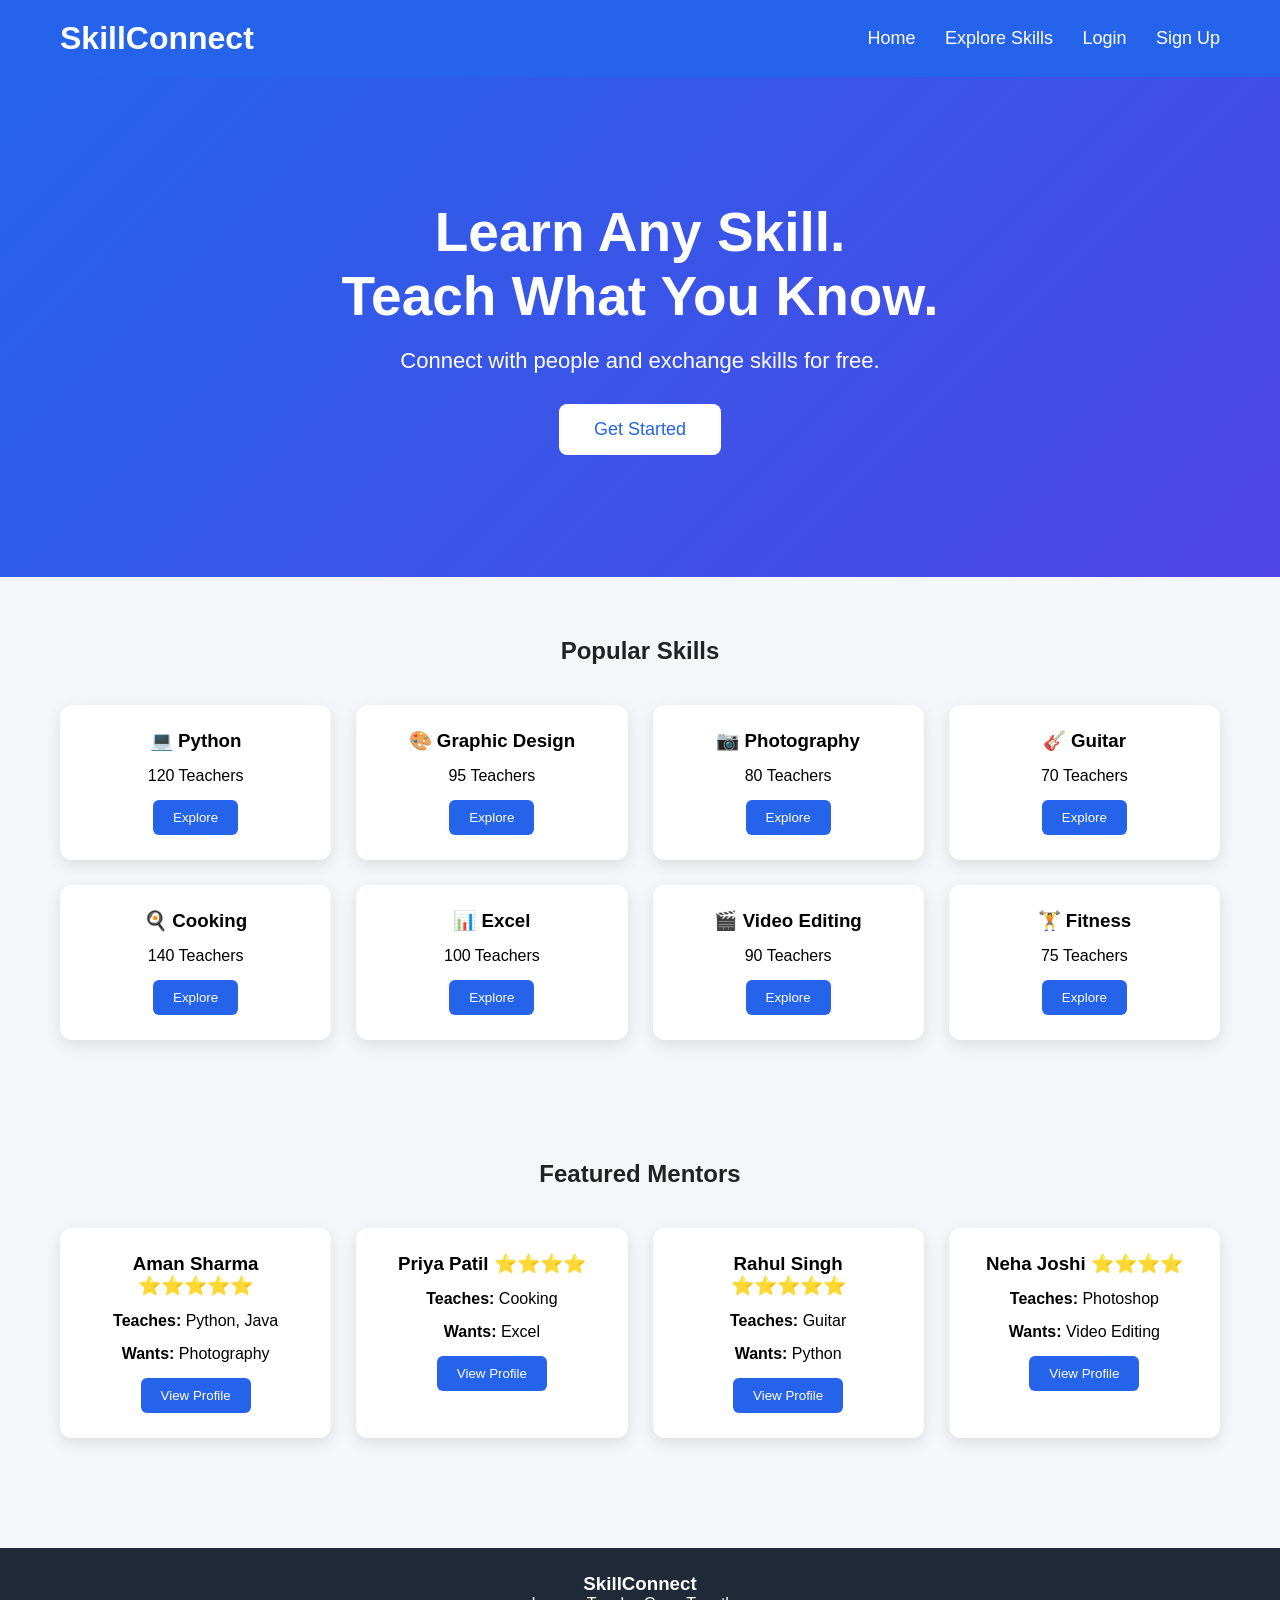
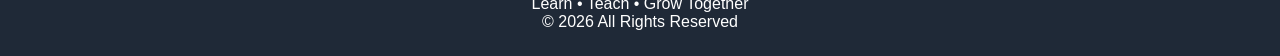
==== index.html @ a50e77bd "first commit" ====
<!DOCTYPE html>
<html lang="en">
<head>
<meta charset="UTF-8">
<meta name="viewport" content="width=device-width, initial-scale=1.0">
<title>SkillConnect - Learn & Teach Skills</title>

<style>

*{
    margin:0;
    padding:0;
    box-sizing:border-box;
    font-family:Arial, Helvetica, sans-serif;
}

body{
    background:#f4f6f9;
}

/* Header */

header{
    background:#2563eb;
    color:white;
    padding:20px 60px;
    display:flex;
    justify-content:space-between;
    align-items:center;
}

header h1{
    font-size:32px;
}

nav a{
    color:white;
    text-decoration:none;
    margin-left:25px;
    font-size:18px;
}

nav a:hover{
    color:#ffd54f;
}

/* Hero */

.hero{
    height:500px;
    background:linear-gradient(135deg,#2563eb,#4f46e5);
    color:white;

    display:flex;
    flex-direction:column;
    justify-content:center;
    align-items:center;
    text-align:center;
}

.hero h2{
    font-size:55px;
    margin-bottom:20px;
}

.hero p{
    font-size:22px;
    margin-bottom:30px;
}

.hero button{
    padding:15px 35px;
    border:none;
    border-radius:8px;
    background:white;
    color:#2563eb;
    font-size:18px;
    cursor:pointer;
}

.hero button:hover{
    background:#ddd;
}

/* Sections */

section{
    padding:60px;
}

section h2{
    text-align:center;
    margin-bottom:40px;
    color:#222;
}

/* Cards */

.grid{
    display:grid;
    grid-template-columns:repeat(4,1fr);
    gap:25px;
}

.card{
    background:white;
    padding:25px;
    border-radius:12px;
    box-shadow:0 5px 15px rgba(0,0,0,.1);
    text-align:center;
}

.card h3{
    margin-bottom:15px;
}

.card p{
    margin-bottom:15px;
}

.card button{
    background:#2563eb;
    color:white;
    border:none;
    padding:10px 20px;
    border-radius:6px;
    cursor:pointer;
}

.card button:hover{
    background:#1d4ed8;
}

/* Footer */

footer{
    background:#1f2937;
    color:white;
    text-align:center;
    padding:25px;
    margin-top:50px;
}

</style>

</head>

<body>

<header>

<h1>SkillConnect</h1>

<nav>

<a href="#">Home</a>

<a href="#">Explore Skills</a>

<a href="login.html">Login</a>
<a href="signup.html">Sign Up</a>



</nav>

</header>

<div class="hero">

<h2>Learn Any Skill.<br>Teach What You Know.</h2>

<p>Connect with people and exchange skills for free.</p>

<button>Get Started</button>

</div>

<section>

<h2>Popular Skills</h2>

<div class="grid">

<div class="card">
<h3>💻 Python</h3>
<p>120 Teachers</p>
<button>Explore</button>
</div>

<div class="card">
<h3>🎨 Graphic Design</h3>
<p>95 Teachers</p>
<button>Explore</button>
</div>

<div class="card">
<h3>📷 Photography</h3>
<p>80 Teachers</p>
<button>Explore</button>
</div>

<div class="card">
<h3>🎸 Guitar</h3>
<p>70 Teachers</p>
<button>Explore</button>
</div>

<div class="card">
<h3>🍳 Cooking</h3>
<p>140 Teachers</p>
<button>Explore</button>
</div>

<div class="card">
<h3>📊 Excel</h3>
<p>100 Teachers</p>
<button>Explore</button>
</div>

<div class="card">
<h3>🎬 Video Editing</h3>
<p>90 Teachers</p>
<button>Explore</button>
</div>

<div class="card">
<h3>🏋 Fitness</h3>
<p>75 Teachers</p>
<button>Explore</button>
</div>

</div>

</section>

<section>

<h2>Featured Mentors</h2>

<div class="grid">

<div class="card">

<h3>Aman Sharma ⭐⭐⭐⭐⭐</h3>

<p><b>Teaches:</b> Python, Java</p>

<p><b>Wants:</b> Photography</p>

<button>View Profile</button>

</div>

<div class="card">

<h3>Priya Patil ⭐⭐⭐⭐</h3>

<p><b>Teaches:</b> Cooking</p>

<p><b>Wants:</b> Excel</p>

<button>View Profile</button>

</div>

<div class="card">

<h3>Rahul Singh ⭐⭐⭐⭐⭐</h3>

<p><b>Teaches:</b> Guitar</p>

<p><b>Wants:</b> Python</p>

<button>View Profile</button>

</div>

<div class="card">

<h3>Neha Joshi ⭐⭐⭐⭐</h3>

<p><b>Teaches:</b> Photoshop</p>

<p><b>Wants:</b> Video Editing</p>

<button>View Profile</button>

</div>

</div>

</section>

<footer>

<h3>SkillConnect</h3>

<p>Learn • Teach • Grow Together</p>

<p>© 2026 All Rights Reserved</p>

</footer>

</body>
</html>
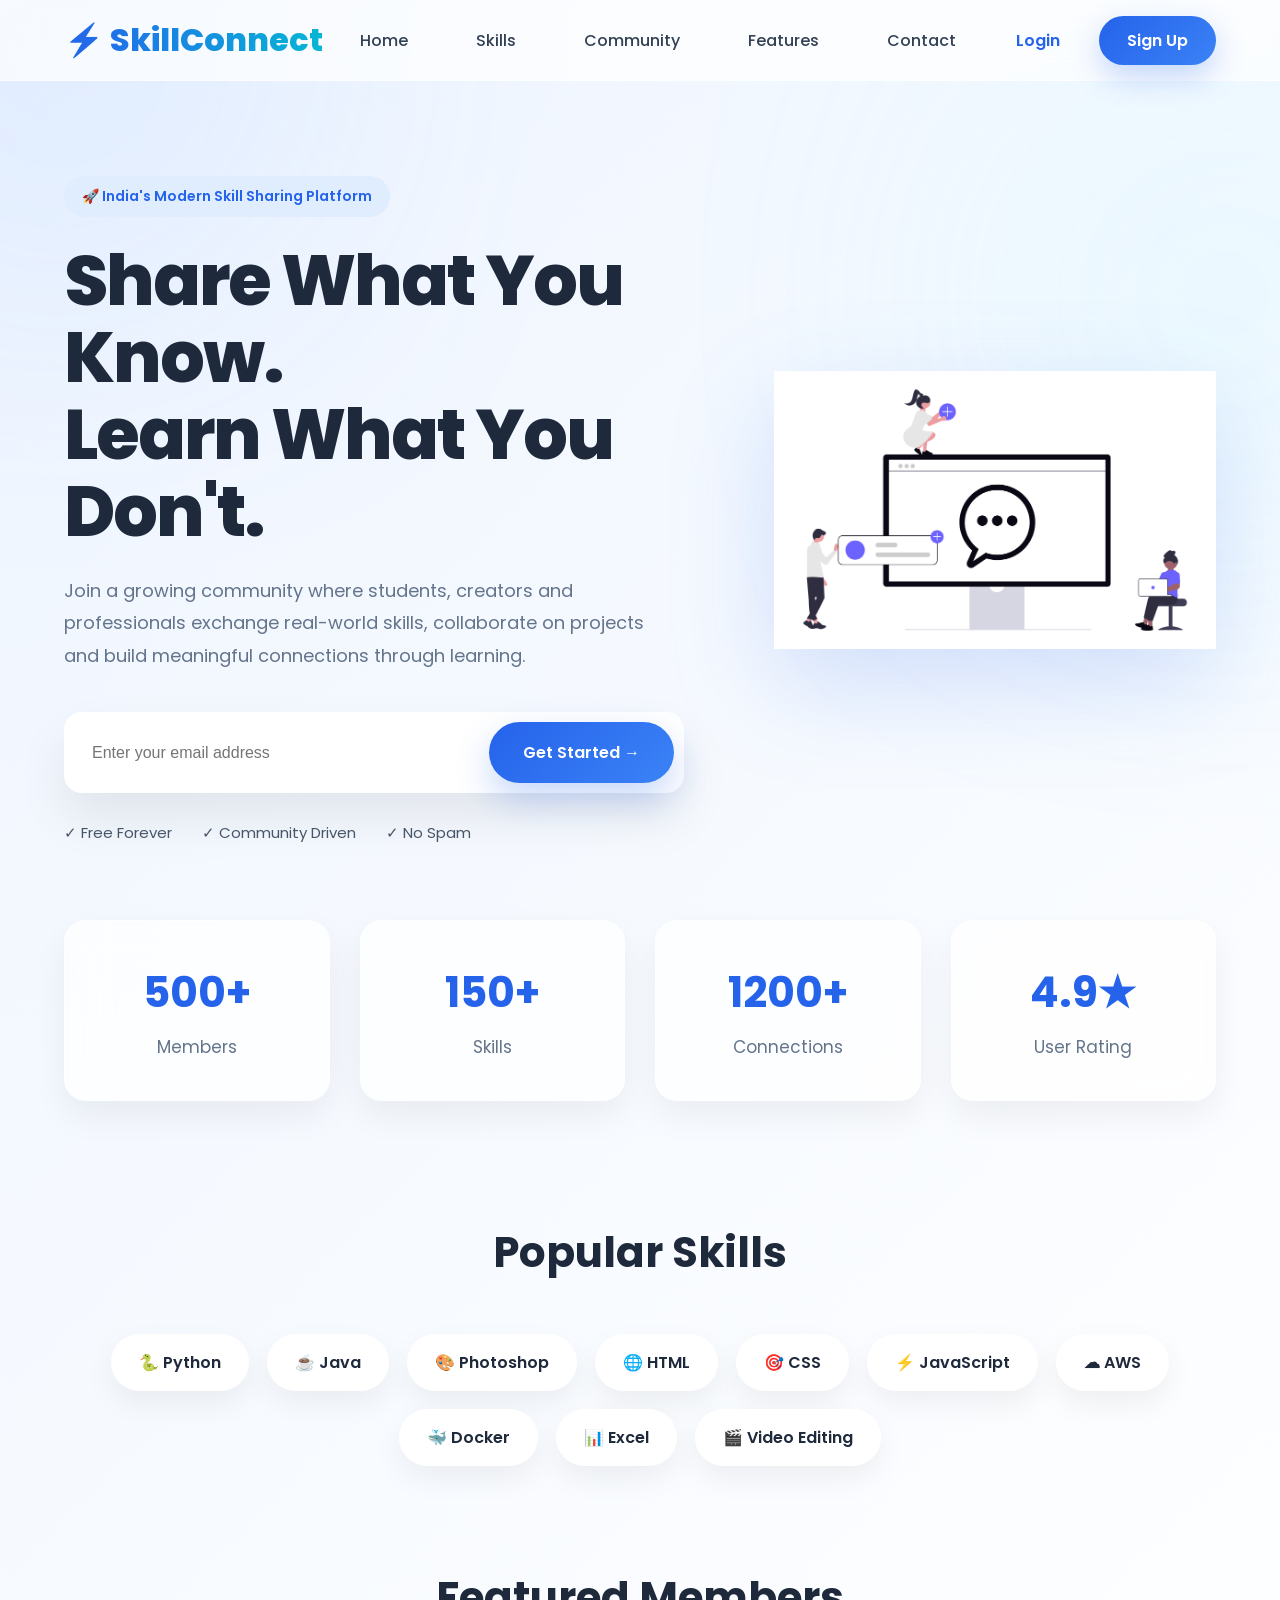
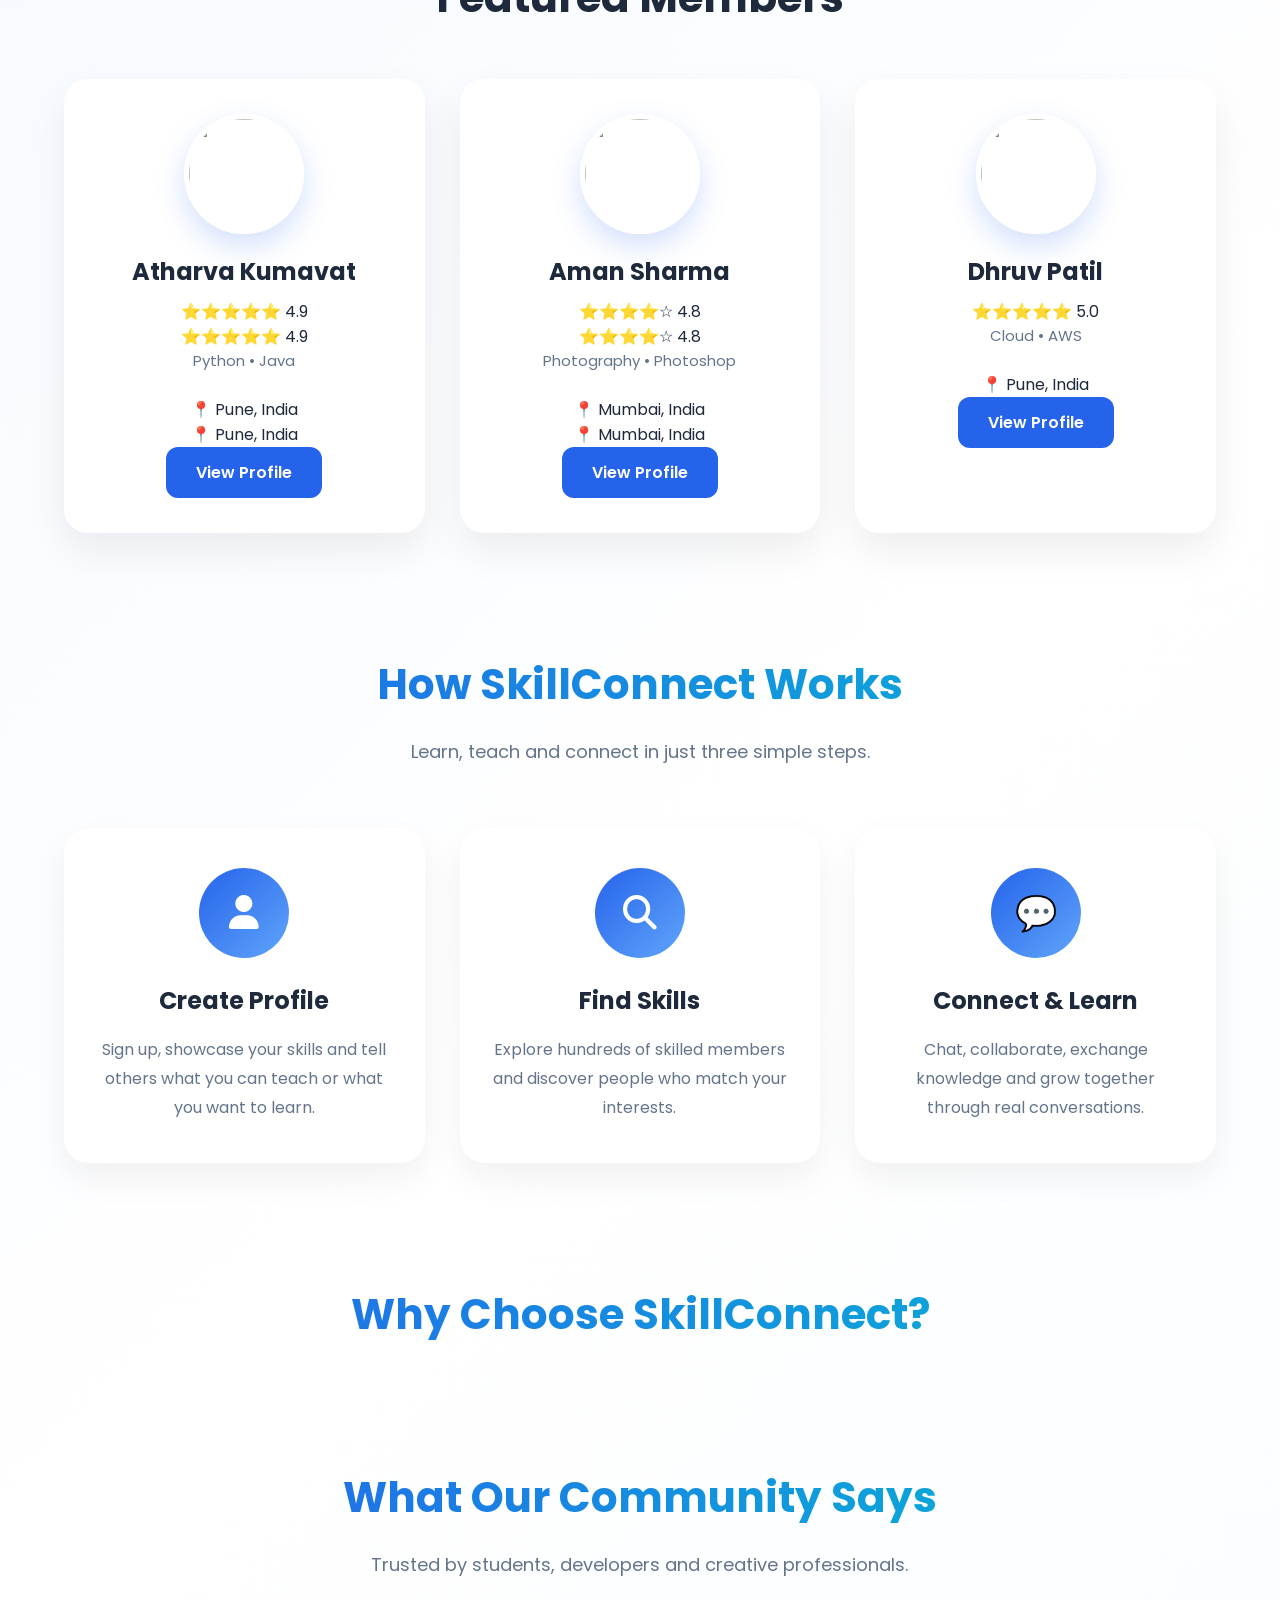
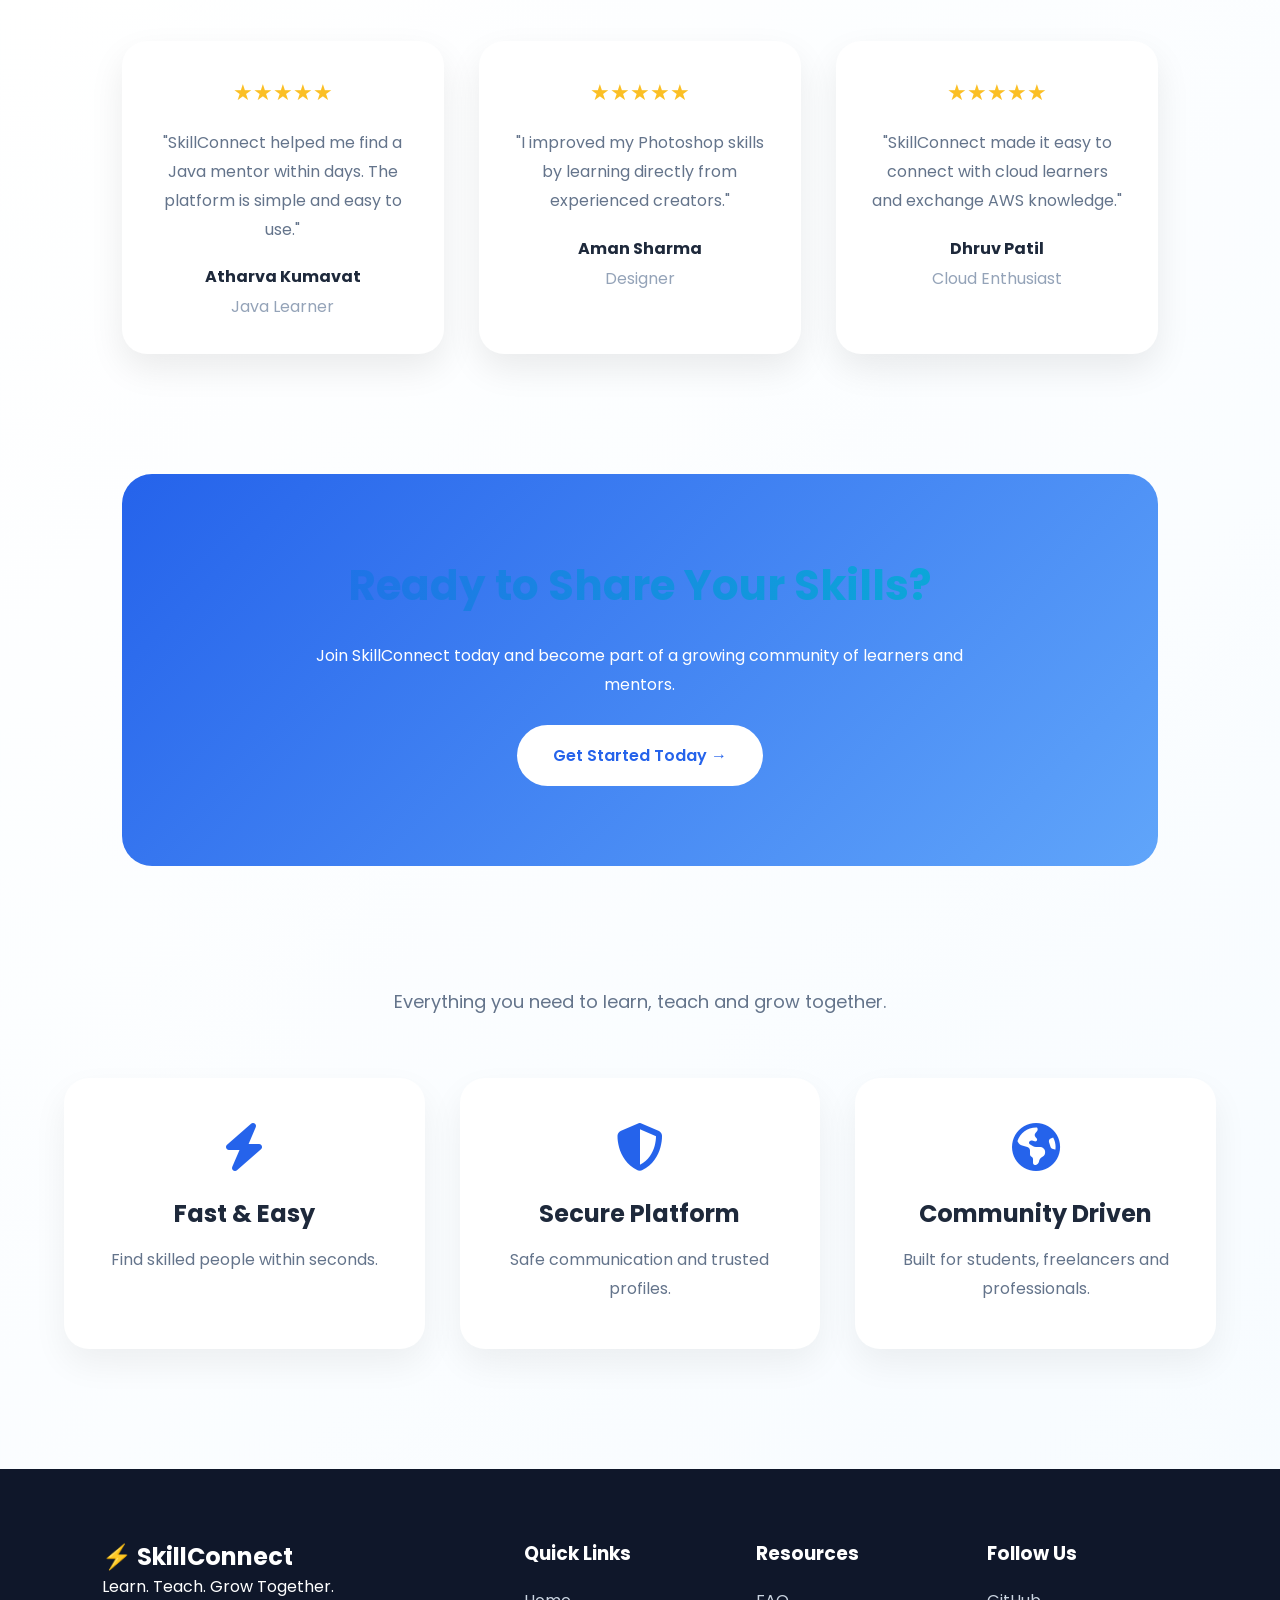
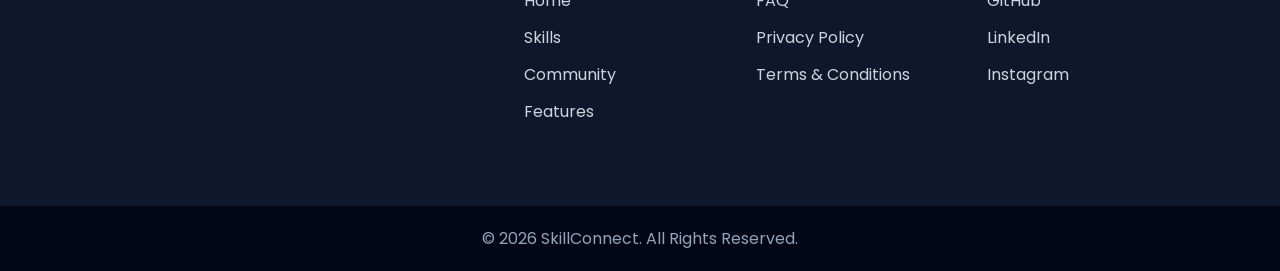
==== commit 4136edd5: "front page updated" ====
--- a/index.html
+++ b/index.html
@@ -1,306 +1,514 @@
 <!DOCTYPE html>
 <html lang="en">
+
 <head>
-<meta charset="UTF-8">
-<meta name="viewport" content="width=device-width, initial-scale=1.0">
-<title>SkillConnect - Learn & Teach Skills</title>
-
-<style>
-
-*{
-    margin:0;
-    padding:0;
-    box-sizing:border-box;
-    font-family:Arial, Helvetica, sans-serif;
-}
-
-body{
-    background:#f4f6f9;
-}
-
-/* Header */
-
-header{
-    background:#2563eb;
-    color:white;
-    padding:20px 60px;
-    display:flex;
-    justify-content:space-between;
-    align-items:center;
-}
-
-header h1{
-    font-size:32px;
-}
-
-nav a{
-    color:white;
-    text-decoration:none;
-    margin-left:25px;
-    font-size:18px;
-}
-
-nav a:hover{
-    color:#ffd54f;
-}
-
-/* Hero */
-
-.hero{
-    height:500px;
-    background:linear-gradient(135deg,#2563eb,#4f46e5);
-    color:white;
-
-    display:flex;
-    flex-direction:column;
-    justify-content:center;
-    align-items:center;
-    text-align:center;
-}
-
-.hero h2{
-    font-size:55px;
-    margin-bottom:20px;
-}
-
-.hero p{
-    font-size:22px;
-    margin-bottom:30px;
-}
-
-.hero button{
-    padding:15px 35px;
-    border:none;
-    border-radius:8px;
-    background:white;
-    color:#2563eb;
-    font-size:18px;
-    cursor:pointer;
-}
-
-.hero button:hover{
-    background:#ddd;
-}
-
-/* Sections */
-
-section{
-    padding:60px;
-}
-
-section h2{
-    text-align:center;
-    margin-bottom:40px;
-    color:#222;
-}
-
-/* Cards */
-
-.grid{
-    display:grid;
-    grid-template-columns:repeat(4,1fr);
-    gap:25px;
-}
-
-.card{
-    background:white;
-    padding:25px;
-    border-radius:12px;
-    box-shadow:0 5px 15px rgba(0,0,0,.1);
-    text-align:center;
-}
-
-.card h3{
-    margin-bottom:15px;
-}
-
-.card p{
-    margin-bottom:15px;
-}
-
-.card button{
-    background:#2563eb;
-    color:white;
-    border:none;
-    padding:10px 20px;
-    border-radius:6px;
-    cursor:pointer;
-}
-
-.card button:hover{
-    background:#1d4ed8;
-}
-
-/* Footer */
-
-footer{
-    background:#1f2937;
-    color:white;
-    text-align:center;
-    padding:25px;
-    margin-top:50px;
-}
-
-</style>
-
+
+    <meta charset="UTF-8">
+    <meta name="viewport" content="width=device-width, initial-scale=1.0">
+
+    <title>SkillConnect</title>
+
+    <link rel="stylesheet" href="style.css">
+
+    <link rel="preconnect" href="https://fonts.googleapis.com">
+    <link rel="preconnect" href="https://fonts.gstatic.com" crossorigin>
+
+    <link href="https://fonts.googleapis.com/css2?family=Poppins:wght@300;400;500;600;700;800&display=swap" rel="stylesheet">
+    <link rel="stylesheet" href="https://cdnjs.cloudflare.com/ajax/libs/font-awesome/6.7.2/css/all.min.css">
 </head>
 
 <body>
 
+<div class="blur blur1"></div>
+<div class="blur blur2"></div>
+
 <header>
 
-<h1>SkillConnect</h1>
-
 <nav>
 
-<a href="#">Home</a>
-
-<a href="#">Explore Skills</a>
-
-<a href="login.html">Login</a>
-<a href="signup.html">Sign Up</a>
-
-
+<div class="logo">
+
+<h2>⚡ SkillConnect</h2>
+
+</div>
+
+<ul>
+
+<li><a href="#">Home</a></li>
+
+<li><a href="#skills">Skills</a></li>
+
+<li><a href="#profiles">Community</a></li>
+
+<li><a href="#features">Features</a></li>
+
+<li><a href="#contact">Contact</a></li>
+
+</ul>
+
+<div class="nav-buttons">
+
+<a href="login.html" class="login-btn">Login</a>
+
+<a href="signup.html" class="signup-btn">Sign Up</a>
+
+</div>
 
 </nav>
 
 </header>
 
-<div class="hero">
-
-<h2>Learn Any Skill.<br>Teach What You Know.</h2>
-
-<p>Connect with people and exchange skills for free.</p>
-
-<button>Get Started</button>
-
-</div>
-
-<section>
+<section class="hero">
+
+<div class="hero-left">
+
+<span class="tag">
+
+🚀 India's Modern Skill Sharing Platform
+
+</span>
+
+<h1>
+
+Share What You Know.
+<br>
+Learn What You Don't.
+
+</h1>
+
+<p>
+
+Join a growing community where students, creators and professionals
+exchange real-world skills, collaborate on projects and build
+meaningful connections through learning.
+
+</p>
+
+<div class="email-box">
+
+<input
+type="email"
+placeholder="Enter your email address">
+
+<a href="signup.html">
+
+Get Started →
+
+</a>
+
+</div>
+
+<div class="hero-info">
+
+<span>✓ Free Forever</span>
+
+<span>✓ Community Driven</span>
+
+<span>✓ No Spam</span>
+
+</div>
+
+</div>
+
+<div class="hero-right">
+
+<img src="images/hero.png" alt="SkillConnect">
+
+</div>
+
+</section>
+
+<section class="stats">
+
+<div class="stat-card">
+
+<h2>500+</h2>
+
+<p>Members</p>
+
+</div>
+
+<div class="stat-card">
+
+<h2>150+</h2>
+
+<p>Skills</p>
+
+</div>
+
+<div class="stat-card">
+
+<h2>1200+</h2>
+
+<p>Connections</p>
+
+</div>
+
+<div class="stat-card">
+
+<h2>4.9★</h2>
+
+<p>User Rating</p>
+
+</div>
+
+</section>
+
+<section id="skills" class="skills">
 
 <h2>Popular Skills</h2>
 
-<div class="grid">
-
-<div class="card">
-<h3>💻 Python</h3>
-<p>120 Teachers</p>
-<button>Explore</button>
-</div>
-
-<div class="card">
-<h3>🎨 Graphic Design</h3>
-<p>95 Teachers</p>
-<button>Explore</button>
-</div>
-
-<div class="card">
-<h3>📷 Photography</h3>
-<p>80 Teachers</p>
-<button>Explore</button>
-</div>
-
-<div class="card">
-<h3>🎸 Guitar</h3>
-<p>70 Teachers</p>
-<button>Explore</button>
-</div>
-
-<div class="card">
-<h3>🍳 Cooking</h3>
-<p>140 Teachers</p>
-<button>Explore</button>
-</div>
-
-<div class="card">
-<h3>📊 Excel</h3>
-<p>100 Teachers</p>
-<button>Explore</button>
-</div>
-
-<div class="card">
-<h3>🎬 Video Editing</h3>
-<p>90 Teachers</p>
-<button>Explore</button>
-</div>
-
-<div class="card">
-<h3>🏋 Fitness</h3>
-<p>75 Teachers</p>
-<button>Explore</button>
-</div>
-
-</div>
-
-</section>
-
-<section>
-
-<h2>Featured Mentors</h2>
-
-<div class="grid">
-
-<div class="card">
-
-<h3>Aman Sharma ⭐⭐⭐⭐⭐</h3>
-
-<p><b>Teaches:</b> Python, Java</p>
-
-<p><b>Wants:</b> Photography</p>
-
-<button>View Profile</button>
-
-</div>
-
-<div class="card">
-
-<h3>Priya Patil ⭐⭐⭐⭐</h3>
-
-<p><b>Teaches:</b> Cooking</p>
-
-<p><b>Wants:</b> Excel</p>
-
-<button>View Profile</button>
-
-</div>
-
-<div class="card">
-
-<h3>Rahul Singh ⭐⭐⭐⭐⭐</h3>
-
-<p><b>Teaches:</b> Guitar</p>
-
-<p><b>Wants:</b> Python</p>
-
-<button>View Profile</button>
-
-</div>
-
-<div class="card">
-
-<h3>Neha Joshi ⭐⭐⭐⭐</h3>
-
-<p><b>Teaches:</b> Photoshop</p>
-
-<p><b>Wants:</b> Video Editing</p>
-
-<button>View Profile</button>
-
-</div>
-
-</div>
-
-</section>
-
-<footer>
-
-<h3>SkillConnect</h3>
-
-<p>Learn • Teach • Grow Together</p>
-
-<p>© 2026 All Rights Reserved</p>
+<div class="skill-container">
+
+<div class="skill">🐍 Python</div>
+
+<div class="skill">☕ Java</div>
+
+<div class="skill">🎨 Photoshop</div>
+
+<div class="skill">🌐 HTML</div>
+
+<div class="skill">🎯 CSS</div>
+
+<div class="skill">⚡ JavaScript</div>
+
+<div class="skill">☁ AWS</div>
+
+<div class="skill">🐳 Docker</div>
+
+<div class="skill">📊 Excel</div>
+
+<div class="skill">🎬 Video Editing</div>
+
+</div>
+
+</section>
+
+<section id="profiles" class="profiles">
+
+<h2>Featured Members</h2>
+
+<div class="profile-container">
+
+<div class="profile-card">
+
+<img src="https://i.pravatar.cc/150?img=11">
+
+<h3>Atharva Kumavat</h3>
+
+<div class="rating">⭐⭐⭐⭐⭐ <span>4.9</span></div>
+
+<div class="rating">
+⭐⭐⭐⭐⭐ <span>4.9</span>
+</div>
+
+<p>Python • Java</p>
+
+<div class="location">
+📍 Pune, India
+</div>
+
+<div class="location">📍 Pune, India</div>
+
+<a href="profile-atharva.html">
+
+View Profile
+
+</a>
+
+</div>
+
+<div class="profile-card">
+
+<img src="https://i.pravatar.cc/150?img=15">
+
+<h3>Aman Sharma</h3>
+
+<div class="rating">
+⭐⭐⭐⭐☆ <span>4.8</span>
+</div>
+
+<div class="rating">
+⭐⭐⭐⭐☆ <span>4.8</span>
+</div>
+
+<p>Photography • Photoshop</p>
+
+<div class="location">
+📍 Mumbai, India
+</div>
+
+<div class="location">
+📍 Mumbai, India
+</div>
+
+<a href="profile-aman.html">
+
+View Profile
+
+</a>
+
+</div>
+
+<div class="profile-card">
+
+<img src="https://i.pravatar.cc/150?img=32">
+
+<h3>Dhruv Patil</h3>
+
+<div class="rating">
+⭐⭐⭐⭐⭐ <span>5.0</span>
+</div>
+
+<p>Cloud • AWS</p>
+
+<div class="location">
+📍 Pune, India
+</div>
+
+<a href="profile-dhruv.html">
+
+View Profile
+
+</a>
+
+</div>
+
+</div>
+
+</section>
+<!-- HOW IT WORKS -->
+
+<section class="how-it-works" id="features">
+
+    <h2>How SkillConnect Works</h2>
+
+    <p class="section-subtitle">
+        Learn, teach and connect in just three simple steps.
+    </p>
+
+    <div class="steps">
+
+        <div class="step-card">
+
+            <div class="step-icon">
+    <i class="fa-solid fa-user"></i>
+</div>
+
+            <h3>Create Profile</h3>
+
+            <p>
+                Sign up, showcase your skills and tell others what you can teach or what you want to learn.
+            </p>
+
+        </div>
+
+        <div class="step-card">
+
+            <div class="step-icon">
+    <i class="fa-solid fa-magnifying-glass"></i>
+</div>
+
+            <h3>Find Skills</h3>
+
+            <p>
+                Explore hundreds of skilled members and discover people who match your interests.
+            </p>
+
+        </div>
+
+        <div class="step-card">
+
+            <div class="step-icon">💬</div>
+
+            <h3>Connect & Learn</h3>
+
+            <p>
+                Chat, collaborate, exchange knowledge and grow together through real conversations.
+            </p>
+
+        </div>
+
+    </div>
+
+</section>
+
+
+<!-- WHY CHOOSE US -->
+
+<section class="why">
+
+    <h2>Why Choose SkillConnect?</h2>
+    <!-- TESTIMONIALS -->
+
+<section class="testimonials">
+
+    <h2>What Our Community Says</h2>
+
+    <p class="section-subtitle">
+        Trusted by students, developers and creative professionals.
+    </p>
+
+    <div class="testimonial-container">
+
+        <div class="testimonial-card">
+
+            <div class="stars">
+                ★★★★★
+            </div>
+
+            <p>
+                "SkillConnect helped me find a Java mentor within days.
+                The platform is simple and easy to use."
+            </p>
+
+            <h4>Atharva Kumavat</h4>
+
+            <span>Java Learner</span>
+
+        </div>
+
+        <div class="testimonial-card">
+
+            <div class="stars">
+                ★★★★★
+            </div>
+
+            <p>
+                "I improved my Photoshop skills by learning directly
+                from experienced creators."
+            </p>
+
+            <h4>Aman Sharma</h4>
+
+            <span>Designer</span>
+
+        </div>
+
+        <div class="testimonial-card">
+
+            <div class="stars">
+                ★★★★★
+            </div>
+
+            <p>
+                "SkillConnect made it easy to connect with cloud learners
+                and exchange AWS knowledge."
+            </p>
+
+            <h4>Dhruv Patil</h4>
+
+            <span>Cloud Enthusiast</span>
+
+        </div>
+
+    </div>
+
+</section>
+<section class="cta">
+
+    <h2>Ready to Share Your Skills?</h2>
+
+    <p>
+        Join SkillConnect today and become part of a growing community
+        of learners and mentors.
+    </p>
+
+    <a href="signup.html">
+        Get Started Today →
+    </a>
+
+</section>
+
+    <p class="section-subtitle">
+
+        Everything you need to learn, teach and grow together.
+
+    </p>
+
+    <div class="why-container">
+
+        <div class="why-card">
+
+            <i class="fa-solid fa-bolt"></i>
+
+            <h3>Fast & Easy</h3>
+
+            <p>Find skilled people within seconds.</p>
+
+        </div>
+
+        <div class="why-card">
+
+            <i class="fa-solid fa-shield-halved"></i>
+
+            <h3>Secure Platform</h3>
+
+            <p>Safe communication and trusted profiles.</p>
+
+        </div>
+
+        <div class="why-card">
+
+            <i class="fa-solid fa-earth-americas"></i>
+
+            <h3>Community Driven</h3>
+
+            <p>Built for students, freelancers and professionals.</p>
+
+        </div>
+
+    </div>
+
+</section>
+<footer id="contact">
+
+    <div class="footer-logo">
+
+        <h2>⚡ SkillConnect</h2>
+
+        <p>
+            Learn. Teach. Grow Together.
+        </p>
+
+    </div>
+
+    <div class="footer-links">
+
+        <h3>Quick Links</h3>
+
+        <a href="#">Home</a>
+        <a href="#skills">Skills</a>
+        <a href="#profiles">Community</a>
+        <a href="#features">Features</a>
+
+    </div>
+
+    <div class="footer-links">
+
+        <h3>Resources</h3>
+
+        <a href="#">FAQ</a>
+        <a href="#">Privacy Policy</a>
+        <a href="#">Terms & Conditions</a>
+
+    </div>
+
+    <div class="footer-links">
+
+        <h3>Follow Us</h3>
+
+        <a href="#">GitHub</a>
+        <a href="#">LinkedIn</a>
+        <a href="#">Instagram</a>
+
+    </div>
 
 </footer>
 
+<div class="copyright">
+    © 2026 SkillConnect. All Rights Reserved.
+</div>
 </body>
+
 </html>
--- a/style.css
+++ b/style.css
@@ -0,0 +1,1281 @@
+*{
+
+    transition:
+    background .3s,
+    color .3s,
+    border .3s,
+    transform .3s;
+
+}
+/* ==========================
+   GOOGLE FONT & RESET
+========================== */
+
+*{
+    margin:0;
+    padding:0;
+    box-sizing:border-box;
+    scroll-behavior:smooth;
+}
+
+body{
+    font-family:'Poppins',sans-serif;
+    background:linear-gradient(135deg,#eef5ff,#ffffff,#f6fbff);
+    color:#1e293b;
+    overflow-x:hidden;
+}
+
+/* ==========================
+      FLOATING BLUR
+========================== */
+
+.blur{
+    position:absolute;
+    border-radius:50%;
+    filter:blur(170px);
+    z-index:-1;
+}
+
+.blur1{
+    width:320px;
+    height:320px;
+    background:#4f8cff;
+    top:-100px;
+    left:-100px;
+    opacity:.30;
+}
+
+.blur2{
+    width:350px;
+    height:350px;
+    background:#6ee7ff;
+    right:-120px;
+    top:120px;
+    opacity:.25;
+}
+
+/* ==========================
+      NAVBAR
+========================== */
+
+header{
+
+    width:100%;
+    position:fixed;
+    top:0;
+    left:0;
+    z-index:1000;
+
+    backdrop-filter:blur(16px);
+
+    background:rgba(255,255,255,.70);
+
+    border-bottom:1px solid rgba(255,255,255,.4);
+
+}
+
+nav{
+
+    width:90%;
+    margin:auto;
+
+    height:80px;
+
+    display:flex;
+
+    justify-content:space-between;
+
+    align-items:center;
+
+}
+
+.logo h2{
+
+    font-size:32px;
+
+    font-weight:800;
+
+    background:linear-gradient(90deg,#2563eb,#06b6d4);
+
+    -webkit-background-clip:text;
+
+    -webkit-text-fill-color:transparent;
+
+}
+
+nav ul{
+
+    display:flex;
+
+    list-style:none;
+
+    gap:40px;
+
+}
+
+nav ul li a{
+
+    text-decoration:none;
+
+    color:#334155;
+
+    font-weight:500;
+
+    transition:.3s;
+
+}
+
+nav ul li a:hover{
+
+    color:#2563eb;
+
+    transform:translateY(-2px);
+
+}
+
+nav ul li a{
+
+    position:relative;
+
+}
+
+nav ul li a::after{
+
+    content:"";
+
+    position:absolute;
+
+    left:0;
+    bottom:-6px;
+
+    width:0;
+
+    height:3px;
+
+    background:#2563eb;
+
+    transition:.35s;
+
+    border-radius:50px;
+
+}
+
+nav ul li a:hover::after{
+
+    width:100%;
+
+}
+
+
+.nav-buttons{
+
+    display:flex;
+
+    gap:15px;
+
+}
+
+.login-btn{
+
+    color:#2563eb;
+
+    text-decoration:none;
+
+    font-weight:600;
+
+    padding:12px 24px;
+
+    border-radius:50px;
+
+    transition:.35s;
+
+}
+
+.login-btn:hover{
+
+    background:#eef5ff;
+
+}
+
+.signup-btn{
+
+    background:linear-gradient(135deg,#2563eb,#3b82f6);
+
+    color:white;
+
+    text-decoration:none;
+
+    padding:12px 28px;
+
+    border-radius:50px;
+
+    font-weight:600;
+
+    transition:.35s;
+
+    box-shadow:0 12px 30px rgba(37,99,235,.25);
+
+}
+
+.signup-btn:hover{
+
+    transform:translateY(-5px) scale(1.03);
+
+    box-shadow:0 22px 40px rgba(37,99,235,.35);
+
+}
+
+
+/* ==========================
+      HERO
+========================== */
+
+.hero{
+
+    width:90%;
+
+    margin:auto;
+
+    min-height:100vh;
+
+    display:flex;
+
+    justify-content:space-between;
+
+    align-items:center;
+
+    gap:90px;
+
+    padding-top:120px;
+
+}
+
+.hero-left{
+
+    flex:1;
+
+}
+
+.tag{
+
+    display:inline-block;
+
+    background:#e0edff;
+
+    color:#2563eb;
+
+    padding:10px 18px;
+
+    border-radius:30px;
+
+    font-size:14px;
+
+    font-weight:600;
+
+    margin-bottom:25px;
+
+}
+
+.hero-left h1{
+
+    font-size:70px;
+
+    line-height:1.1;
+    
+    letter-spacing:-2px; ;
+
+    margin-bottom:25px;
+
+    font-weight:800;
+
+}
+
+.hero-left p{
+
+    color:#64748b;
+
+    font-size:18px;
+
+    line-height:1.8;
+
+    max-width:600px;
+
+    margin-bottom:40px;
+
+}
+
+/* ==========================
+     EMAIL BOX
+========================== */
+
+.email-box{
+
+    display:flex;
+
+    background:white;
+
+    padding:10px;
+
+    border-radius:18px;
+
+    width:620px;
+
+    box-shadow:0 25px 50px rgba(0,0,0,.08);
+
+}
+
+.email-box input{
+
+    flex:1;
+
+    border:none;
+
+    outline:none;
+
+    padding:18px;
+
+    font-size:16px;
+
+    background:transparent;
+
+}
+
+.email-box a{
+
+    display:inline-block;
+
+    background:linear-gradient(135deg,#2563eb,#3b82f6);
+
+    color:white;
+
+    text-decoration:none;
+
+    padding:18px 34px;
+
+    border-radius:50px;
+
+    font-weight:600;
+
+    transition:.35s;
+
+    box-shadow:0 15px 35px rgba(37,99,235,.25);
+
+}
+
+.email-box a:hover{
+
+    transform:translateY(-5px) scale(1.03);
+
+    box-shadow:0 25px 45px rgba(37,99,235,.35);
+
+}
+
+/* ==========================
+      HERO INFO
+========================== */
+
+.hero-info{
+
+    display:flex;
+
+    gap:30px;
+
+    margin-top:28px;
+
+    color:#475569;
+
+    font-size:15px;
+
+}
+
+/* ==========================
+      HERO IMAGE
+========================== */
+
+.hero-right{
+
+    flex:1;
+
+    display:flex;
+
+    justify-content:center;
+
+}
+    
+    @keyframes float{
+    
+    0%{
+    transform:translateY(0px) rotate(0deg);
+    }
+    
+    50%{
+    transform:translateY(-12px) rotate(1deg);
+    }
+    
+    100%{
+    transform:translateY(0px) rotate(0deg);
+    }
+    
+    }
+
+    
+
+    .hero-right img{
+
+        width:100%;
+    
+        max-width:700px;
+    
+        filter:drop-shadow(0 35px 50px rgba(37,99,235,.18));
+    
+        animation:float 5s ease-in-out infinite;
+    
+    }
+
+
+/*========================================
+            SECTION TITLE
+========================================*/
+
+.skills,
+.profiles{
+
+    width:90%;
+    margin:100px auto;
+
+}
+
+.skills h2,
+.profiles h2{
+
+    text-align:center;
+    font-size:42px;
+    font-weight:700;
+    margin-bottom:50px;
+    color:#1e293b;
+
+}
+
+/*========================================
+             STATS SECTION
+========================================*/
+
+.stats{
+
+    width:90%;
+    margin:20px auto 120px;
+
+    display:grid;
+    grid-template-columns:repeat(4,1fr);
+    gap:30px;
+
+}
+
+.stat-card{
+
+    background:rgba(255,255,255,.75);
+
+    backdrop-filter:blur(20px);
+
+    border-radius:22px;
+
+    padding:40px;
+
+    text-align:center;
+
+    transition:.35s;
+
+    border:1px solid rgba(255,255,255,.6);
+
+    box-shadow:0 15px 35px rgba(0,0,0,.06);
+
+}
+
+.stat-card:hover{
+
+    transform:translateY(-12px);
+
+    box-shadow:0 30px 60px rgba(37,99,235,.18);
+
+}
+
+.stat-card h2{
+
+    font-size:42px;
+
+    color:#2563eb;
+
+    margin-bottom:10px;
+
+}
+
+.stat-card p{
+
+    color:#64748b;
+
+    font-size:17px;
+
+}
+
+/*========================================
+            SKILL CHIPS
+========================================*/
+
+.skill-container{
+
+    display:flex;
+
+    justify-content:center;
+
+    flex-wrap:wrap;
+
+    gap:18px;
+
+}
+
+.skill{
+
+    background:white;
+
+    padding:16px 28px;
+
+    border-radius:50px;
+
+    font-weight:600;
+
+    cursor:pointer;
+
+    transition:.35s;
+
+    box-shadow:0 12px 30px rgba(0,0,0,.06);
+
+}
+
+.skill:hover{
+
+    background:linear-gradient(135deg,#2563eb,#4f8cff);
+
+    color:white;
+
+    transform:translateY(-8px) scale(1.05);
+
+    box-shadow:0 20px 40px rgba(37,99,235,.25);
+
+}
+
+/*========================================
+          FEATURED MEMBERS
+========================================*/
+
+.profile-container{
+
+    display:grid;
+
+    grid-template-columns:repeat(3,1fr);
+
+    gap:35px;
+
+}
+
+.profile-card{
+
+    background:white;
+
+    border-radius:24px;
+
+    padding:35px;
+
+    text-align:center;
+
+    transition:.35s;
+
+    box-shadow:0 18px 40px rgba(0,0,0,.07);
+
+    position:relative;
+
+    overflow:hidden;
+
+}
+
+.profile-card::before{
+
+    content:"";
+
+    position:absolute;
+
+    top:0;
+
+    left:0;
+
+    width:100%;
+
+    height:6px;
+
+    background:linear-gradient(to right,#2563eb,#60a5fa);
+
+}
+
+.profile-card:hover{
+
+    transform:translateY(-14px);
+
+    box-shadow:0 30px 60px rgba(37,99,235,.18);
+
+}
+
+.profile-card img{
+
+    width:120px;
+    height:120px;
+
+    border-radius:50%;
+
+    object-fit:cover;
+
+    margin-bottom:20px;
+
+    border:5px solid white;
+
+    box-shadow:0 12px 30px rgba(37,99,235,.20);
+
+    transition:.35s;
+
+}
+
+.profile-card:hover img{
+
+    transform:scale(1.08);
+
+}
+
+.profile-card h3{
+
+    font-size:24px;
+
+    margin-bottom:10px;
+
+}
+
+.profile-card p{
+
+    color:#64748b;
+
+    margin-bottom:25px;
+
+    font-size:15px;
+
+}
+
+.profile-card a{
+
+    display:inline-block;
+
+    text-decoration:none;
+
+    background:#2563eb;
+
+    color:white;
+
+    padding:13px 30px;
+
+    border-radius:12px;
+
+    transition:.3s;
+
+    font-weight:600;
+
+}
+
+.profile-card a:hover{
+
+    background:#1d4ed8;
+
+    transform:scale(1.05);
+
+}
+/*==========================================
+        SECTION SUBTITLE
+==========================================*/
+
+.section-subtitle{
+    text-align:center;
+    color:#64748b;
+    font-size:18px;
+    max-width:650px;
+    margin:15px auto 60px;
+    line-height:1.8;
+}
+
+/*==========================================
+        HOW IT WORKS
+==========================================*/
+
+.how-it-works{
+    width:90%;
+    margin:120px auto;
+}
+
+.how-it-works h2{
+    text-align:center;
+    font-size:42px;
+    color:#1e293b;
+}
+
+.steps{
+
+    display:grid;
+    grid-template-columns:repeat(3,1fr);
+    gap:35px;
+
+}
+
+.step-card{
+
+    background:white;
+    border-radius:25px;
+    padding:40px 30px;
+    text-align:center;
+    transition:.35s;
+    box-shadow:0 15px 35px rgba(0,0,0,.06);
+
+}
+
+.step-card:hover{
+
+    transform:translateY(-12px);
+
+    box-shadow:0 25px 55px rgba(37,99,235,.20);
+
+}
+
+.step-icon{
+
+    width:90px;
+    height:90px;
+
+    margin:auto;
+
+    border-radius:50%;
+
+    background:linear-gradient(135deg,#2563eb,#60a5fa);
+
+    color:white;
+
+    display:flex;
+
+    align-items:center;
+
+    justify-content:center;
+
+    font-size:34px;
+
+    margin-bottom:25px;
+
+}
+
+.step-card h3{
+
+    margin-bottom:18px;
+
+    font-size:24px;
+
+}
+
+.step-card p{
+
+    color:#64748b;
+
+    line-height:1.8;
+
+}
+
+/*==========================================
+      WHY CHOOSE US
+==========================================*/
+
+.why{
+
+    width:90%;
+
+    margin:120px auto;
+
+}
+
+.why h2{
+
+    text-align:center;
+
+    font-size:42px;
+
+}
+
+.why-container{
+
+    display:grid;
+
+    grid-template-columns:repeat(3,1fr);
+
+    gap:35px;
+
+}
+
+.why-card{
+
+    background:white;
+
+    border-radius:25px;
+
+    padding:45px 35px;
+
+    text-align:center;
+
+    transition:.35s;
+
+    box-shadow:0 15px 35px rgba(0,0,0,.06);
+
+}
+
+.why-card:hover{
+
+    transform:translateY(-12px);
+
+    box-shadow:0 25px 55px rgba(37,99,235,.20);
+
+}
+
+.why-card i{
+
+    font-size:48px;
+
+    color:#2563eb;
+
+    margin-bottom:25px;
+
+}
+
+.why-card h3{
+
+    margin-bottom:15px;
+
+    font-size:24px;
+
+}
+
+.why-card p{
+
+    color:#64748b;
+
+    line-height:1.8;
+
+}
+.how-it-works h2,
+.why h2,
+.testimonials h2,
+.cta h2{
+
+    font-size:42px;
+    text-align:center;
+    font-weight:700;
+
+    background:linear-gradient(90deg,#2563eb,#06b6d4);
+
+    -webkit-background-clip:text;
+    -webkit-text-fill-color:transparent;
+
+    margin-bottom:20px;
+
+}
+/* ==========================================
+           PREMIUM CARD EFFECTS
+========================================== */
+
+.step-card,
+.why-card,
+.profile-card,
+.stat-card,
+.testimonial-card{
+
+    position:relative;
+    overflow:hidden;
+
+}
+
+.step-card::before,
+.why-card::before,
+.profile-card::before,
+.stat-card::before,
+.testimonial-card::before{
+
+    content:"";
+
+    position:absolute;
+
+    top:0;
+    left:-100%;
+
+    width:100%;
+    height:100%;
+
+    background:linear-gradient(
+        90deg,
+        transparent,
+        rgba(255,255,255,.45),
+        transparent
+    );
+
+    transition:.8s;
+
+}
+
+.step-card:hover::before,
+.why-card:hover::before,
+.profile-card:hover::before,
+.stat-card:hover::before,
+.testimonial-card:hover::before{
+
+    left:100%;
+
+}
+/*==========================================
+        TESTIMONIALS
+==========================================*/
+
+.testimonials{
+
+    width:90%;
+    margin:120px auto;
+
+}
+
+.testimonial-container{
+
+    display:grid;
+
+    grid-template-columns:repeat(3,1fr);
+
+    gap:35px;
+
+}
+
+.testimonial-card{
+
+    background:white;
+
+    border-radius:25px;
+
+    padding:35px;
+
+    text-align:center;
+
+    box-shadow:0 15px 35px rgba(0,0,0,.08);
+
+    transition:.35s;
+
+}
+
+.testimonial-card:hover{
+
+    transform:translateY(-10px);
+
+    box-shadow:0 25px 50px rgba(37,99,235,.18);
+
+}
+
+.stars{
+
+    color:#fbbf24;
+
+    font-size:22px;
+
+    margin-bottom:20px;
+
+}
+
+.testimonial-card p{
+
+    color:#64748b;
+
+    line-height:1.8;
+
+    margin-bottom:20px;
+
+}
+
+.testimonial-card h4{
+
+    margin-bottom:5px;
+
+}
+
+.testimonial-card span{
+
+    color:#94a3b8;
+
+}
+/*==========================================
+              CTA
+==========================================*/
+
+.cta{
+
+    width:90%;
+
+    margin:120px auto;
+
+    text-align:center;
+
+    padding:80px 40px;
+
+    border-radius:30px;
+
+    background:linear-gradient(135deg,#2563eb,#60a5fa);
+
+    color:white;
+
+}
+
+.cta p{
+
+    margin:25px auto;
+
+    max-width:700px;
+
+    line-height:1.8;
+
+}
+
+.cta a{
+
+    display:inline-block;
+
+    padding:18px 36px;
+
+    background:white;
+
+    color:#2563eb;
+
+    border-radius:50px;
+
+    text-decoration:none;
+
+    font-weight:600;
+
+    transition:.35s;
+
+}
+
+.cta a:hover{
+
+    transform:translateY(-5px);
+
+}
+/*==========================================
+            FOOTER
+==========================================*/
+
+footer{
+
+    margin-top:120px;
+
+    padding:70px 8%;
+
+    background:#0f172a;
+
+    color:white;
+
+    display:grid;
+
+    grid-template-columns:2fr 1fr 1fr 1fr;
+
+    gap:40px;
+
+}
+
+.footer-links{
+
+    display:flex;
+
+    flex-direction:column;
+
+}
+
+.footer-links h3{
+
+    margin-bottom:20px;
+
+}
+
+.footer-links a{
+
+    color:#cbd5e1;
+
+    text-decoration:none;
+
+    margin-bottom:12px;
+
+    transition:.3s;
+
+}
+
+.footer-links a:hover{
+
+    color:white;
+
+}
+
+.copyright{
+
+    text-align:center;
+
+    background:#020617;
+
+    color:#94a3b8;
+
+    padding:20px;
+
+}
+/*==========================================
+          RESPONSIVE DESIGN
+==========================================*/
+
+@media (max-width:1024px){
+
+    .hero{
+        flex-direction:column;
+        text-align:center;
+    }
+
+    .hero-left p{
+        margin:auto auto 40px;
+    }
+
+    .email-box{
+        width:100%;
+    }
+
+    .stats,
+    .steps,
+    .why-container,
+    .profile-container,
+    .testimonial-container{
+
+        grid-template-columns:repeat(2,1fr);
+
+    }
+
+    footer{
+
+        grid-template-columns:1fr 1fr;
+
+    }
+
+}
+
+@media (max-width:768px){
+
+    nav{
+
+        flex-direction:column;
+        height:auto;
+        padding:20px 0;
+
+    }
+
+    nav ul{
+
+        flex-direction:column;
+        gap:18px;
+        margin:20px 0;
+
+    }
+
+    .hero-left h1{
+
+        font-size:48px;
+
+    }
+
+    .email-box{
+
+        flex-direction:column;
+
+    }
+
+    .email-box input{
+
+        margin-bottom:12px;
+
+    }
+
+    .stats,
+    .steps,
+    .why-container,
+    .profile-container,
+    .testimonial-container{
+
+        grid-template-columns:1fr;
+
+    }
+
+    footer{
+
+        grid-template-columns:1fr;
+
+        text-align:center;
+
+    }
+
+}
+nav ul li a{
+
+    padding:8px 14px;
+
+    border-radius:12px;
+
+}
+
+nav ul li a:hover{
+
+    background:#eef5ff;
+
+}
+::-webkit-scrollbar{
+
+    width:10px;
+
+}
+
+::-webkit-scrollbar-track{
+
+    background:#eef5ff;
+
+}
+
+::-webkit-scrollbar-thumb{
+
+    background:#2563eb;
+
+    border-radius:20px;
+
+}
+
+::-webkit-scrollbar-thumb:hover{
+
+    background:#1d4ed8;
+
+}
+::selection{
+
+    background:#2563eb;
+
+    color:white;
+
+}
+.profile-card:hover,
+.step-card:hover,
+.why-card:hover,
+.testimonial-card:hover{
+
+    border:1px solid rgba(37,99,235,.25);
+
+}
